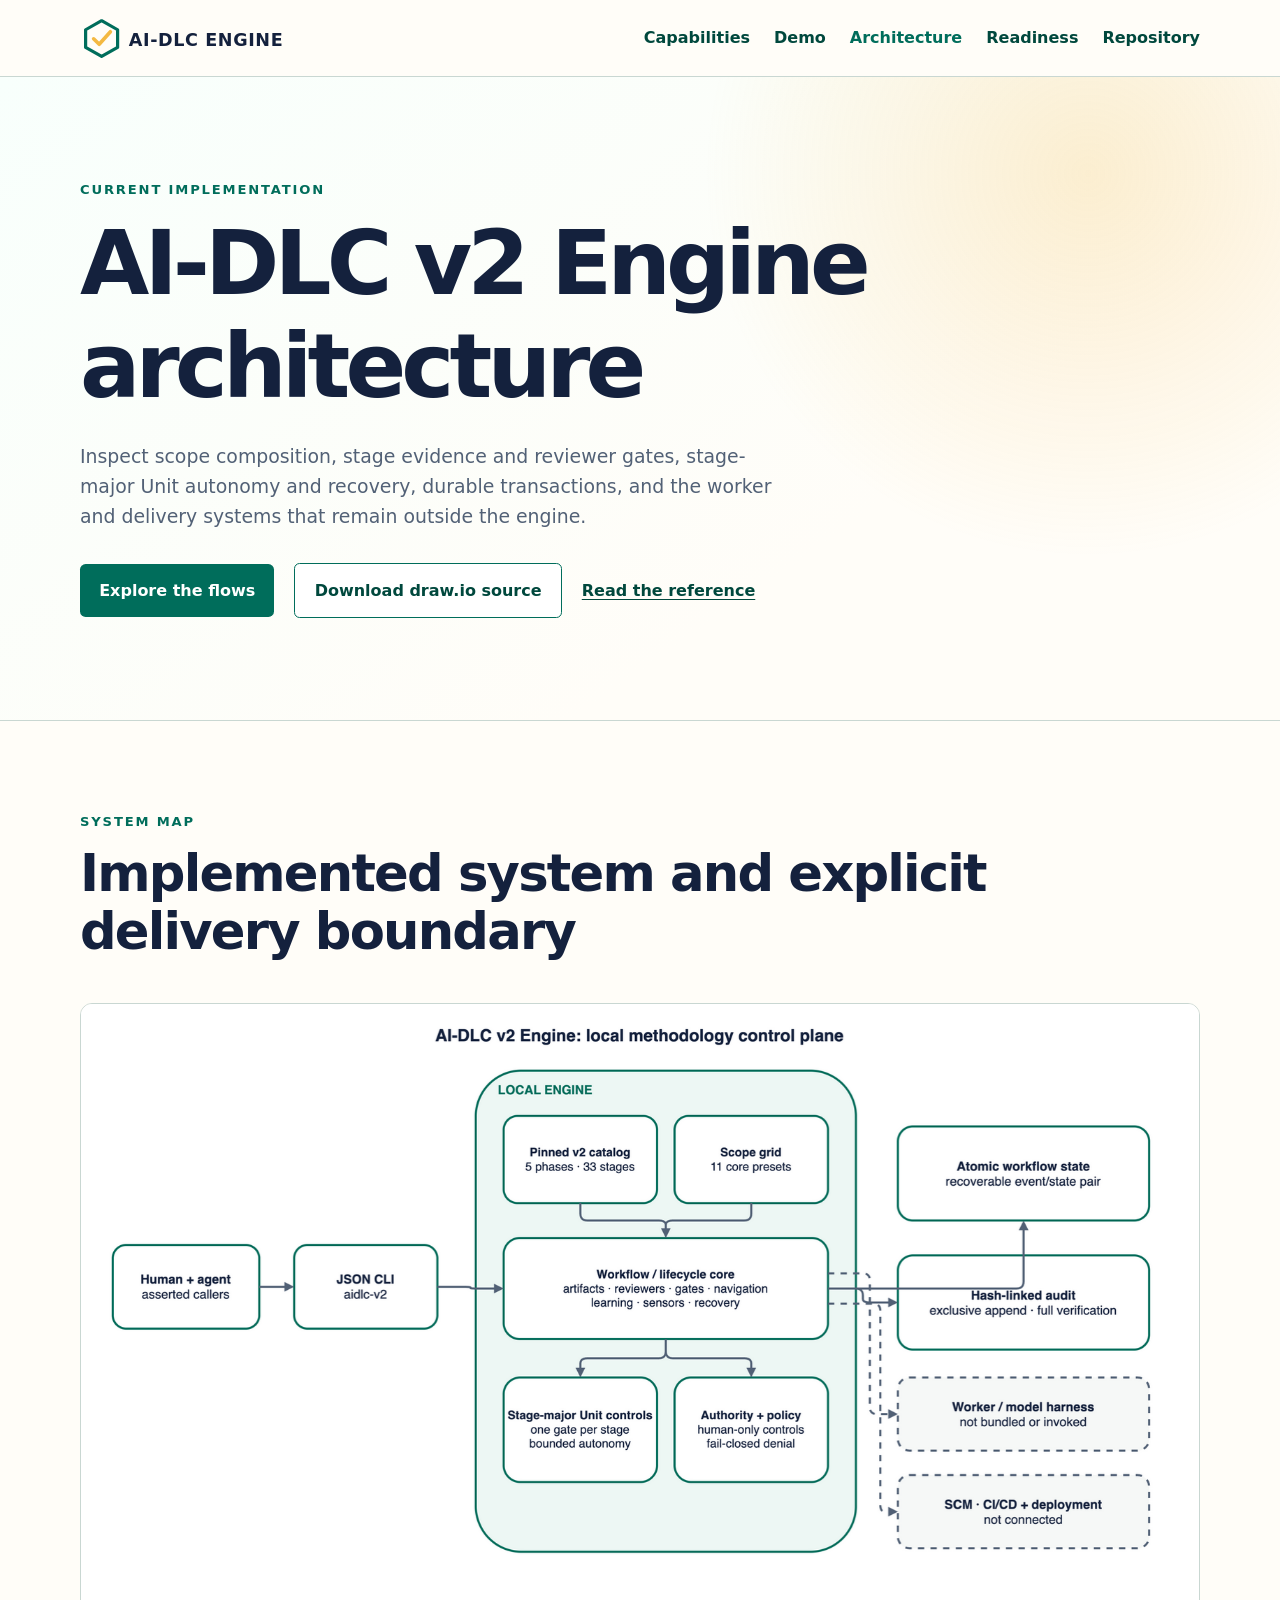
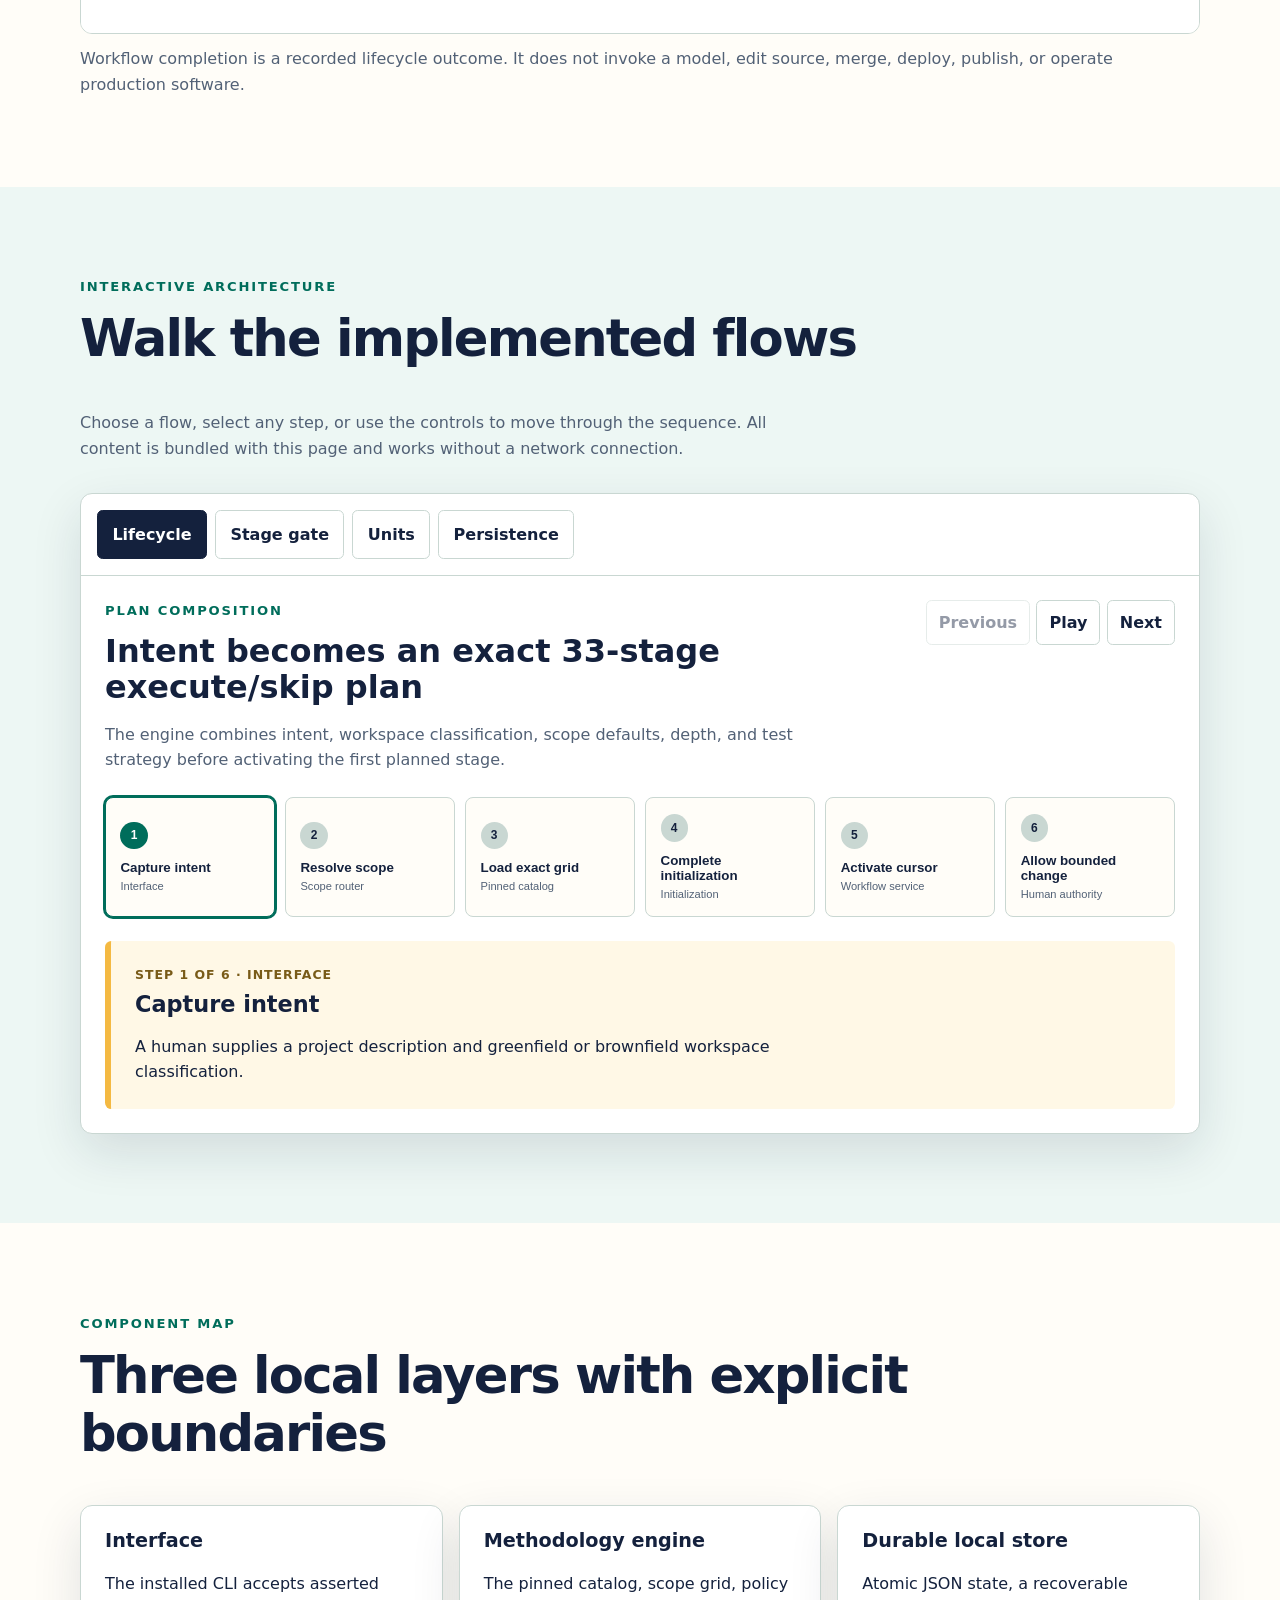
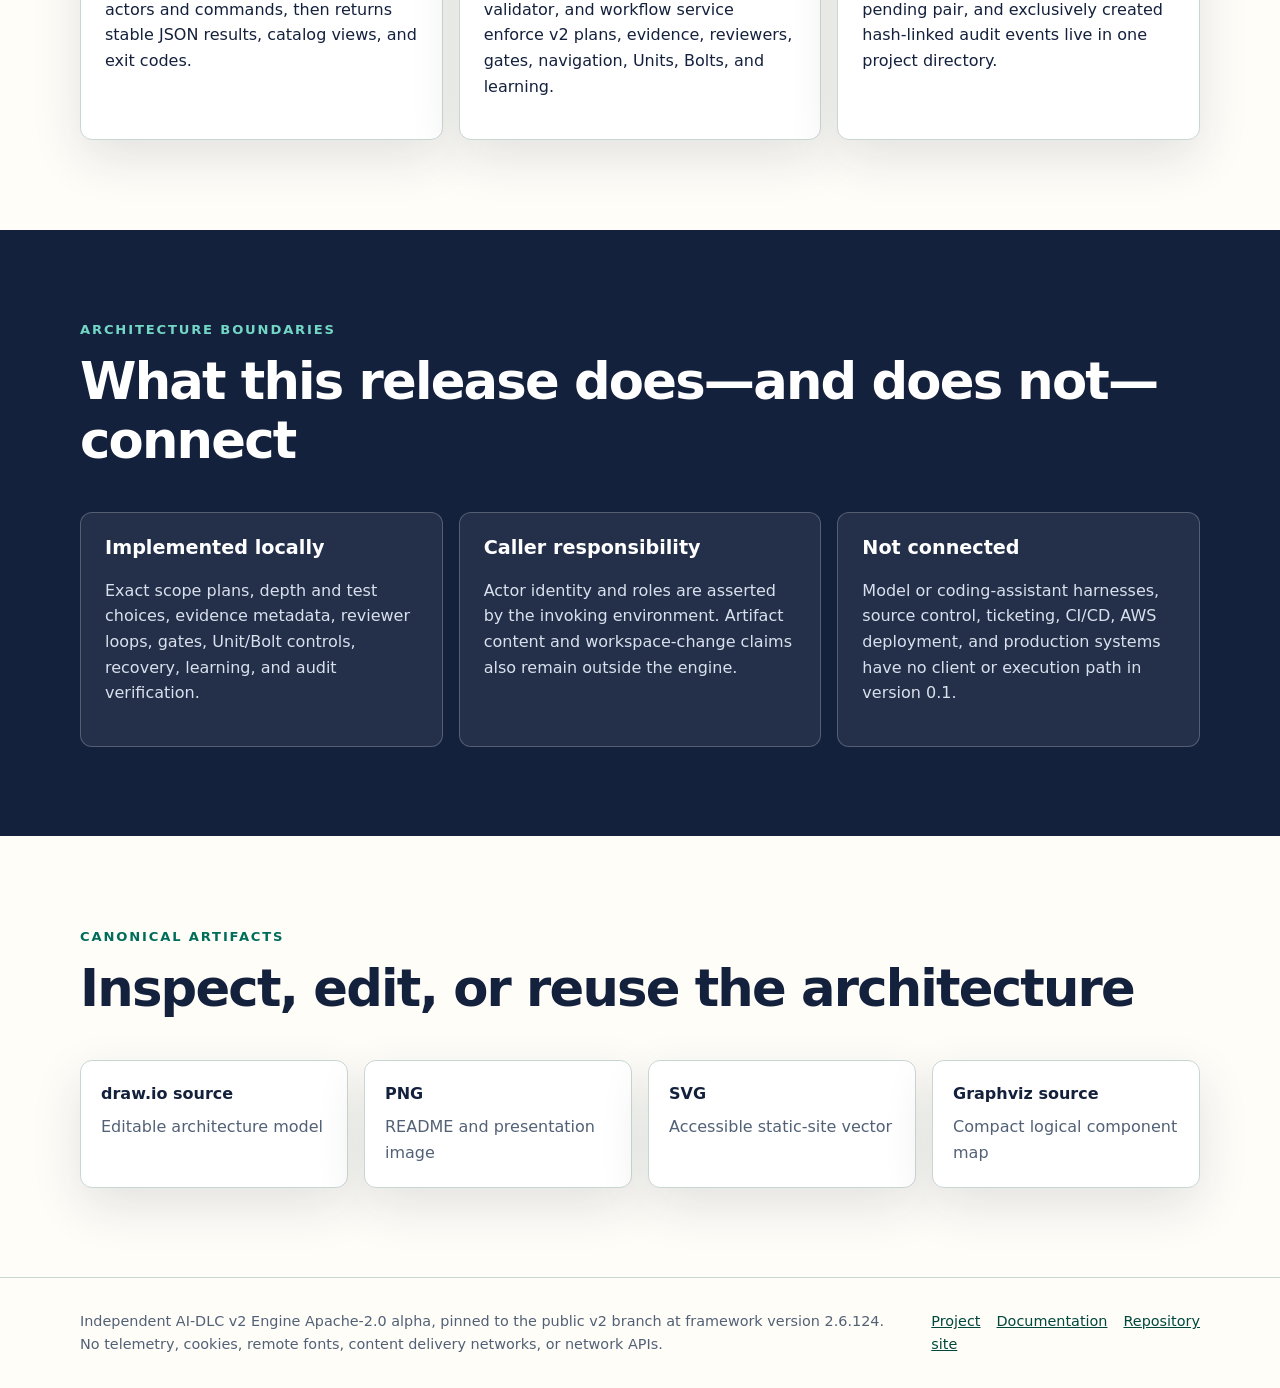
==== site/architecture.html @ 455b6066 "feat: automate AI-DLC v2 workflow engine" ====
<!doctype html>
<html lang="en">
  <head>
    <meta charset="utf-8">
    <meta name="viewport" content="width=device-width, initial-scale=1">
    <meta
      http-equiv="Content-Security-Policy"
      content="default-src 'self'; connect-src 'none'; img-src 'self'; object-src 'none'; base-uri 'none'; form-action 'none'"
    >
    <meta
      name="description"
      content="Explore AI-DLC v2 scope composition, stage governance, Unit/Bolt execution, persistence, and external-system boundaries."
    >
    <meta property="og:type" content="website">
    <meta property="og:title" content="AI-DLC v2 Engine architecture explorer">
    <meta
      property="og:description"
      content="An interactive, offline view of the independent 33-stage local control plane and the worker and delivery systems it does not control."
    >
    <meta
      property="og:url"
      content="https://hk-775.github.io/aidlc-v2-engine/architecture.html"
    >
    <meta
      property="og:image"
      content="https://hk-775.github.io/aidlc-v2-engine/assets/architecture.png"
    >
    <meta name="twitter:card" content="summary_large_image">
    <title>AI-DLC v2 Engine | Architecture explorer</title>
    <link
      rel="canonical"
      href="https://hk-775.github.io/aidlc-v2-engine/architecture.html"
    >
    <link rel="icon" href="assets/aidlc-v2-engine-icon.svg" type="image/svg+xml">
    <link rel="stylesheet" href="styles.css">
    <script src="architecture.js" defer></script>
  </head>
  <body>
    <a class="skip-link" href="#main">Skip to main content</a>
    <header class="site-header">
      <div class="shell header-layout">
        <a class="brand" href="index.html" aria-label="AI-DLC v2 Engine home">
          <img src="assets/aidlc-v2-engine-logo.svg" alt="AI-DLC v2 Engine">
        </a>
        <nav aria-label="Primary navigation">
          <ul>
            <li><a href="index.html#capabilities">Capabilities</a></li>
            <li><a href="index.html#demo">Demo</a></li>
            <li><a href="architecture.html" aria-current="page">Architecture</a></li>
            <li><a href="index.html#limits">Readiness</a></li>
            <li><a href="https://github.com/hk-775/aidlc-v2-engine">Repository</a></li>
          </ul>
        </nav>
      </div>
    </header>

    <main id="main">
      <section class="architecture-hero">
        <div class="shell">
          <p class="eyebrow">Current implementation</p>
          <h1>AI-DLC v2 Engine architecture</h1>
          <p class="lede">
            Inspect scope composition, stage evidence and reviewer gates,
            stage-major Unit autonomy and recovery, durable transactions, and the
            worker and delivery systems that remain outside the engine.
          </p>
          <div class="hero-actions">
            <a class="button" href="#interactive">Explore the flows</a>
            <a
              class="button secondary"
              href="assets/architecture.drawio"
              download
            >
              Download draw.io source
            </a>
            <a
              class="text-link"
              href="https://github.com/hk-775/aidlc-v2-engine/blob/main/docs/ARCHITECTURE.md"
            >
              Read the reference
            </a>
          </div>
        </div>
      </section>

      <section class="section shell" aria-labelledby="system-map-heading">
        <p class="eyebrow">System map</p>
        <h2 id="system-map-heading">Implemented system and explicit delivery boundary</h2>
        <figure>
          <img
            class="architecture"
            src="assets/architecture.png"
            width="1600"
            height="900"
            alt="AI-DLC v2 Engine architecture showing callers, pinned catalog and scope grid, governance service, Unit and Bolt controls, local state and audit storage, and unconnected worker and delivery systems"
          >
          <figcaption>
            Workflow completion is a recorded lifecycle outcome. It does not
            invoke a model, edit source, merge, deploy, publish, or operate
            production software.
          </figcaption>
        </figure>
      </section>

      <section id="interactive" class="section section-tint">
        <div class="shell">
          <p class="eyebrow">Interactive architecture</p>
          <h2>Walk the implemented flows</h2>
          <p class="section-copy">
            Choose a flow, select any step, or use the controls to move through
            the sequence. All content is bundled with this page and works
            without a network connection.
          </p>

          <div class="architecture-workbench">
            <div
              class="scenario-tabs"
              role="tablist"
              aria-label="Architecture flow"
            >
              <button
                class="scenario-button active"
                type="button"
                role="tab"
                aria-selected="true"
                data-scenario="lifecycle"
              >
                Lifecycle
              </button>
              <button
                class="scenario-button"
                type="button"
                role="tab"
                aria-selected="false"
                data-scenario="governance"
              >
                Stage gate
              </button>
              <button
                class="scenario-button"
                type="button"
                role="tab"
                aria-selected="false"
                data-scenario="construction"
              >
                Units
              </button>
              <button
                class="scenario-button"
                type="button"
                role="tab"
                aria-selected="false"
                data-scenario="persistence"
              >
                Persistence
              </button>
            </div>

            <div class="workbench-heading">
              <div>
                <p id="scenario-eyebrow" class="eyebrow"></p>
                <h3 id="scenario-title"></h3>
                <p id="scenario-summary" class="workbench-summary"></p>
              </div>
              <div class="flow-controls" aria-label="Flow controls">
                <button id="previous-step" type="button">Previous</button>
                <button id="play-flow" type="button" aria-pressed="false">Play</button>
                <button id="next-step" type="button">Next</button>
              </div>
            </div>

            <ol
              id="architecture-steps"
              class="architecture-steps"
              aria-label="Flow steps"
            ></ol>

            <article class="step-detail" aria-live="polite">
              <p id="step-position" class="step-position"></p>
              <h3 id="step-title"></h3>
              <p id="step-copy"></p>
            </article>
          </div>
        </div>
      </section>

      <section class="section shell" aria-labelledby="components-heading">
        <p class="eyebrow">Component map</p>
        <h2 id="components-heading">Three local layers with explicit boundaries</h2>
        <div class="component-grid">
          <article>
            <h3>Interface</h3>
            <p>
              The installed CLI accepts asserted actors and commands, then
              returns stable JSON results, catalog views, and exit codes.
            </p>
          </article>
          <article>
            <h3>Methodology engine</h3>
            <p>
              The pinned catalog, scope grid, policy validator, and workflow
              service enforce v2 plans, evidence, reviewers, gates, navigation,
              Units, Bolts, and learning.
            </p>
          </article>
          <article>
            <h3>Durable local store</h3>
            <p>
              Atomic JSON state, a recoverable pending pair, and exclusively
              created hash-linked audit events live in one project directory.
            </p>
          </article>
        </div>
      </section>

      <section class="section section-dark" aria-labelledby="boundaries-heading">
        <div class="shell">
          <p class="eyebrow">Architecture boundaries</p>
          <h2 id="boundaries-heading">What this release does—and does not—connect</h2>
          <div class="boundary-grid">
            <article>
              <h3>Implemented locally</h3>
              <p>
                Exact scope plans, depth and test choices, evidence metadata,
                reviewer loops, gates, Unit/Bolt controls, recovery, learning,
                and audit verification.
              </p>
            </article>
            <article>
              <h3>Caller responsibility</h3>
              <p>
                Actor identity and roles are asserted by the invoking
                environment. Artifact content and workspace-change claims also
                remain outside the engine.
              </p>
            </article>
            <article>
              <h3>Not connected</h3>
              <p>
                Model or coding-assistant harnesses, source control, ticketing,
                CI/CD, AWS deployment, and production systems have no client or
                execution path in version 0.1.
              </p>
            </article>
          </div>
        </div>
      </section>

      <section class="section shell" aria-labelledby="downloads-heading">
        <p class="eyebrow">Canonical artifacts</p>
        <h2 id="downloads-heading">Inspect, edit, or reuse the architecture</h2>
        <div class="download-grid">
          <a href="assets/architecture.drawio" download>
            <strong>draw.io source</strong>
            <span>Editable architecture model</span>
          </a>
          <a href="assets/architecture.png" download>
            <strong>PNG</strong>
            <span>README and presentation image</span>
          </a>
          <a href="assets/architecture.svg" download>
            <strong>SVG</strong>
            <span>Accessible static-site vector</span>
          </a>
          <a href="assets/architecture.dot" download>
            <strong>Graphviz source</strong>
            <span>Compact logical component map</span>
          </a>
        </div>
      </section>
    </main>

    <footer>
      <div class="shell footer-layout">
        <p>
          Independent AI-DLC v2 Engine Apache-2.0 alpha, pinned to the public
          v2 branch at framework version 2.6.124. No telemetry, cookies, remote fonts,
          content delivery networks, or network APIs.
        </p>
        <ul class="footer-links">
          <li><a href="index.html">Project site</a></li>
          <li>
            <a href="https://github.com/hk-775/aidlc-v2-engine/tree/main/docs">
              Documentation
            </a>
          </li>
          <li><a href="https://github.com/hk-775/aidlc-v2-engine">Repository</a></li>
        </ul>
      </div>
    </footer>
  </body>
</html>
---- site/styles.css ----
:root {
  color-scheme: light;
  --ink: #14213d;
  --muted: #526176;
  --paper: #fffdf8;
  --tint: #edf7f4;
  --line: #c9d7d2;
  --accent: #006d5b;
  --accent-dark: #00483d;
  --warm: #f4b942;
  --white: #ffffff;
  --shadow: 0 18px 50px rgb(20 33 61 / 12%);
  font-family:
    Inter, ui-sans-serif, system-ui, -apple-system, BlinkMacSystemFont, "Segoe UI",
    sans-serif;
}

* {
  box-sizing: border-box;
}

html {
  scroll-behavior: smooth;
}

body {
  margin: 0;
  background: var(--paper);
  color: var(--ink);
  line-height: 1.6;
}

a {
  color: var(--accent-dark);
}

a:focus-visible,
button:focus-visible {
  outline: 3px solid var(--warm);
  outline-offset: 4px;
}

.skip-link {
  position: fixed;
  top: 0.75rem;
  left: 0.75rem;
  z-index: 10;
  padding: 0.75rem 1rem;
  transform: translateY(-160%);
  background: var(--white);
  color: var(--ink);
  border: 2px solid var(--ink);
}

.skip-link:focus {
  transform: translateY(0);
}

.shell {
  width: min(1120px, calc(100% - 2rem));
  margin-inline: auto;
}

.narrow {
  max-width: 760px;
}

.site-header {
  border-bottom: 1px solid var(--line);
  background: rgb(255 253 248 / 94%);
}

.header-layout {
  min-height: 4.75rem;
  display: flex;
  align-items: center;
  justify-content: space-between;
  gap: 2rem;
}

.brand img {
  display: block;
  width: 240px;
  height: auto;
}

nav ul {
  display: flex;
  gap: 1.5rem;
  padding: 0;
  margin: 0;
  list-style: none;
}

nav a {
  font-weight: 700;
  text-decoration: none;
}

nav a:hover,
nav a[aria-current="page"] {
  color: var(--accent);
}

.hero {
  padding: clamp(4rem, 8vw, 8rem) 0;
  background:
    radial-gradient(circle at 80% 20%, rgb(244 185 66 / 25%), transparent 26rem),
    linear-gradient(145deg, #f8fffc 0%, var(--paper) 62%);
}

.hero-grid {
  display: grid;
  grid-template-columns: minmax(0, 1.45fr) minmax(18rem, 0.75fr);
  gap: clamp(2rem, 6vw, 6rem);
  align-items: center;
}

.eyebrow {
  margin: 0 0 0.75rem;
  color: var(--accent);
  font-size: 0.82rem;
  font-weight: 800;
  letter-spacing: 0.14em;
  text-transform: uppercase;
}

h1,
h2,
h3 {
  line-height: 1.14;
}

h1 {
  max-width: 14ch;
  margin: 0;
  font-size: clamp(2.8rem, 7vw, 5.8rem);
  letter-spacing: -0.055em;
}

h2 {
  margin-top: 0;
  font-size: clamp(2rem, 4vw, 3.35rem);
  letter-spacing: -0.035em;
}

h3 {
  font-size: 1.2rem;
}

.lede {
  max-width: 58ch;
  margin: 1.5rem 0 2rem;
  color: var(--muted);
  font-size: 1.18rem;
}

.button {
  display: inline-block;
  padding: 0.85rem 1.2rem;
  border-radius: 0.35rem;
  background: var(--accent);
  color: var(--white);
  font-weight: 800;
  text-decoration: none;
}

.button:hover {
  background: var(--accent-dark);
}

.button.secondary {
  border: 1px solid var(--accent);
  background: var(--white);
  color: var(--accent-dark);
}

.button.secondary:hover {
  background: var(--tint);
}

.hero-actions {
  display: flex;
  align-items: center;
  gap: 1.25rem;
  flex-wrap: wrap;
}

.text-link {
  font-weight: 800;
  text-underline-offset: 0.2em;
}

.principle-card,
.status-panel,
.cards article {
  border: 1px solid var(--line);
  border-radius: 0.75rem;
  background: var(--white);
  box-shadow: var(--shadow);
}

.principle-card {
  padding: 2rem;
  border-top: 0.45rem solid var(--warm);
}

.section {
  padding: clamp(4rem, 7vw, 6.5rem) 0;
}

.section-tint {
  background: var(--tint);
}

.section-dark {
  background: var(--ink);
  color: var(--white);
}

.section-dark .eyebrow {
  color: #72d7c5;
}

.cards {
  display: grid;
  grid-template-columns: repeat(3, 1fr);
  gap: 1.25rem;
  margin-top: 2rem;
}

.cards article {
  padding: 1.5rem;
}

.cards h3 {
  margin-top: 0;
}

.demo-grid {
  display: grid;
  grid-template-columns: 1.4fr 0.8fr;
  gap: 1.5rem;
  margin-top: 2rem;
}

.status-panel {
  padding: 1.5rem;
}

.status-panel h3 {
  margin-top: 0;
}

.stage-summary {
  color: var(--muted);
}

.stage-list {
  display: grid;
  grid-template-columns: repeat(3, 1fr);
  gap: 0.75rem;
  padding: 0;
  list-style-position: inside;
}

.stage-list li {
  padding: 0.8rem;
  border: 1px solid var(--line);
  border-radius: 0.4rem;
  background: var(--paper);
  font-weight: 700;
}

.stage-list .complete {
  border-color: var(--accent);
  background: #e4f6f1;
}

.metric-list {
  display: grid;
  grid-template-columns: 1fr auto;
  gap: 0.65rem 1rem;
  margin: 0;
}

.metric-list div {
  display: contents;
}

.metric-list dt {
  color: var(--muted);
}

.metric-list dd {
  margin: 0;
  font-weight: 800;
}

figure {
  margin: 2rem 0 0;
}

.architecture {
  display: block;
  width: 100%;
  height: auto;
  border: 1px solid var(--line);
  border-radius: 0.75rem;
  background: var(--white);
}

figcaption {
  margin-top: 0.75rem;
  color: var(--muted);
}

.section-copy {
  max-width: 70ch;
  color: var(--muted);
}

.architecture-hero {
  padding: clamp(4rem, 8vw, 7rem) 0;
  border-bottom: 1px solid var(--line);
  background:
    radial-gradient(circle at 85% 15%, rgb(244 185 66 / 22%), transparent 24rem),
    linear-gradient(145deg, #f8fffc 0%, var(--paper) 68%);
}

.architecture-hero h1 {
  max-width: 16ch;
}

.architecture-workbench {
  margin-top: 2rem;
  overflow: hidden;
  border: 1px solid var(--line);
  border-radius: 0.75rem;
  background: var(--white);
  box-shadow: var(--shadow);
}

.scenario-tabs {
  display: flex;
  gap: 0.5rem;
  overflow-x: auto;
  padding: 1rem;
  border-bottom: 1px solid var(--line);
}

.scenario-button,
.flow-controls button {
  border: 1px solid var(--line);
  border-radius: 0.35rem;
  background: var(--white);
  color: var(--ink);
  font: inherit;
  font-weight: 800;
  cursor: pointer;
}

.scenario-button {
  padding: 0.65rem 0.9rem;
}

.scenario-button.active {
  border-color: var(--ink);
  background: var(--ink);
  color: var(--white);
}

.workbench-heading {
  display: flex;
  align-items: flex-start;
  justify-content: space-between;
  gap: 1.5rem;
  padding: 1.5rem;
}

.workbench-heading h3 {
  margin: 0;
  font-size: clamp(1.4rem, 3vw, 2rem);
}

.workbench-summary {
  max-width: 68ch;
  margin-bottom: 0;
  color: var(--muted);
}

.flow-controls {
  display: flex;
  flex: 0 0 auto;
  gap: 0.4rem;
}

.flow-controls button {
  min-height: 2.5rem;
  padding: 0.55rem 0.75rem;
}

.flow-controls button:hover:not(:disabled) {
  border-color: var(--accent);
  color: var(--accent-dark);
}

.flow-controls button:disabled {
  cursor: default;
  opacity: 0.45;
}

.architecture-steps {
  display: grid;
  grid-template-columns: repeat(auto-fit, minmax(9rem, 1fr));
  gap: 0.65rem;
  padding: 0 1.5rem;
  margin: 0;
  list-style: none;
}

.architecture-step {
  width: 100%;
  min-height: 7.5rem;
  padding: 0.9rem;
  border: 1px solid var(--line);
  border-radius: 0.5rem;
  background: var(--paper);
  color: var(--muted);
  text-align: left;
  cursor: pointer;
}

.architecture-step span,
.architecture-step strong,
.architecture-step small {
  display: block;
}

.architecture-step span {
  width: 1.7rem;
  height: 1.7rem;
  display: grid;
  place-items: center;
  border-radius: 50%;
  background: var(--line);
  color: var(--ink);
  font-size: 0.75rem;
  font-weight: 800;
}

.architecture-step strong {
  margin-top: 0.7rem;
  color: var(--ink);
}

.architecture-step small {
  margin-top: 0.3rem;
}

.architecture-step.complete {
  border-color: #72b8aa;
  background: #e4f6f1;
}

.architecture-step.active {
  border-color: var(--accent);
  box-shadow: 0 0 0 2px var(--accent);
}

.architecture-step.active span {
  background: var(--accent);
  color: var(--white);
}

.step-detail {
  min-height: 10rem;
  padding: 1.5rem;
  margin: 1.5rem;
  border-left: 0.4rem solid var(--warm);
  border-radius: 0.4rem;
  background: #fff8e6;
}

.step-detail h3 {
  margin: 0;
  font-size: 1.4rem;
}

.step-detail p:last-child {
  max-width: 72ch;
  margin-bottom: 0;
}

.step-position {
  margin: 0 0 0.45rem;
  color: #795b18;
  font-size: 0.78rem;
  font-weight: 800;
  letter-spacing: 0.08em;
  text-transform: uppercase;
}

.component-grid,
.boundary-grid,
.download-grid {
  display: grid;
  grid-template-columns: repeat(3, 1fr);
  gap: 1rem;
  margin-top: 2rem;
}

.component-grid article,
.boundary-grid article {
  padding: 1.5rem;
  border: 1px solid var(--line);
  border-radius: 0.75rem;
}

.component-grid article {
  background: var(--white);
  box-shadow: var(--shadow);
}

.component-grid h3,
.boundary-grid h3 {
  margin-top: 0;
}

.boundary-grid article {
  border-color: rgb(255 255 255 / 22%);
  background: rgb(255 255 255 / 7%);
}

.boundary-grid p {
  color: #d9e0ed;
}

.download-grid {
  grid-template-columns: repeat(4, 1fr);
}

.download-grid a {
  min-height: 8rem;
  padding: 1.25rem;
  border: 1px solid var(--line);
  border-radius: 0.75rem;
  background: var(--white);
  color: var(--ink);
  text-decoration: none;
  box-shadow: var(--shadow);
}

.download-grid a:hover {
  border-color: var(--accent);
}

.download-grid strong,
.download-grid span {
  display: block;
}

.download-grid span {
  margin-top: 0.5rem;
  color: var(--muted);
}

footer {
  padding: 2rem 0;
  border-top: 1px solid var(--line);
  color: var(--muted);
  font-size: 0.9rem;
}

.footer-layout {
  display: flex;
  align-items: center;
  justify-content: space-between;
  gap: 1rem 2rem;
}

.footer-layout p {
  margin: 0;
}

.footer-links {
  display: flex;
  gap: 1rem;
  padding: 0;
  margin: 0;
  list-style: none;
}

@media (max-width: 760px) {
  .header-layout,
  .footer-layout,
  nav ul {
    align-items: flex-start;
  }

  .header-layout {
    padding: 1rem 0;
  }

  .brand img {
    width: min(220px, 60vw);
  }

  .footer-layout {
    flex-direction: column;
  }

  nav ul {
    gap: 0.5rem;
    flex-direction: column;
  }

  .hero-grid,
  .cards,
  .demo-grid,
  .component-grid,
  .boundary-grid,
  .download-grid {
    grid-template-columns: 1fr;
  }

  .workbench-heading {
    flex-direction: column;
  }

  .flow-controls {
    width: 100%;
  }

  .flow-controls button {
    flex: 1;
  }

  .stage-list {
    grid-template-columns: repeat(2, 1fr);
  }
}

@media (prefers-reduced-motion: reduce) {
  html {
    scroll-behavior: auto;
  }
}
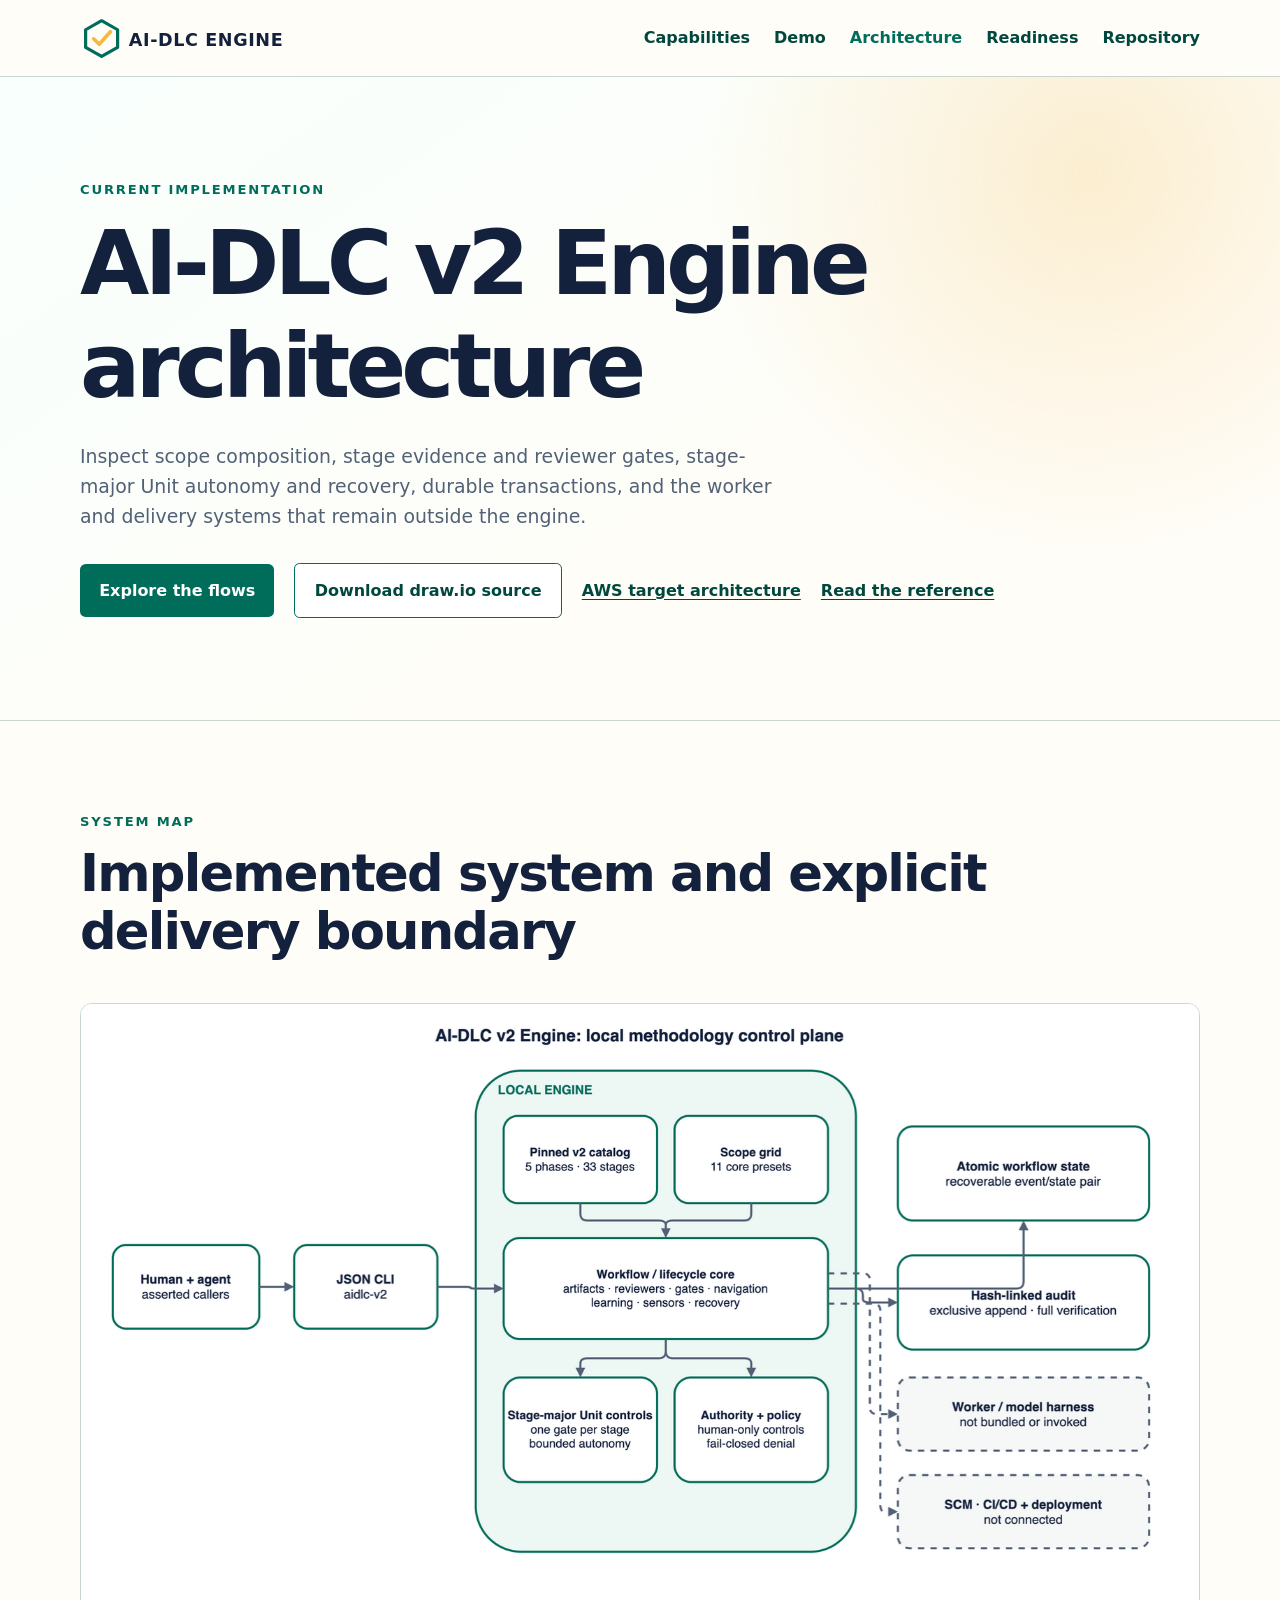
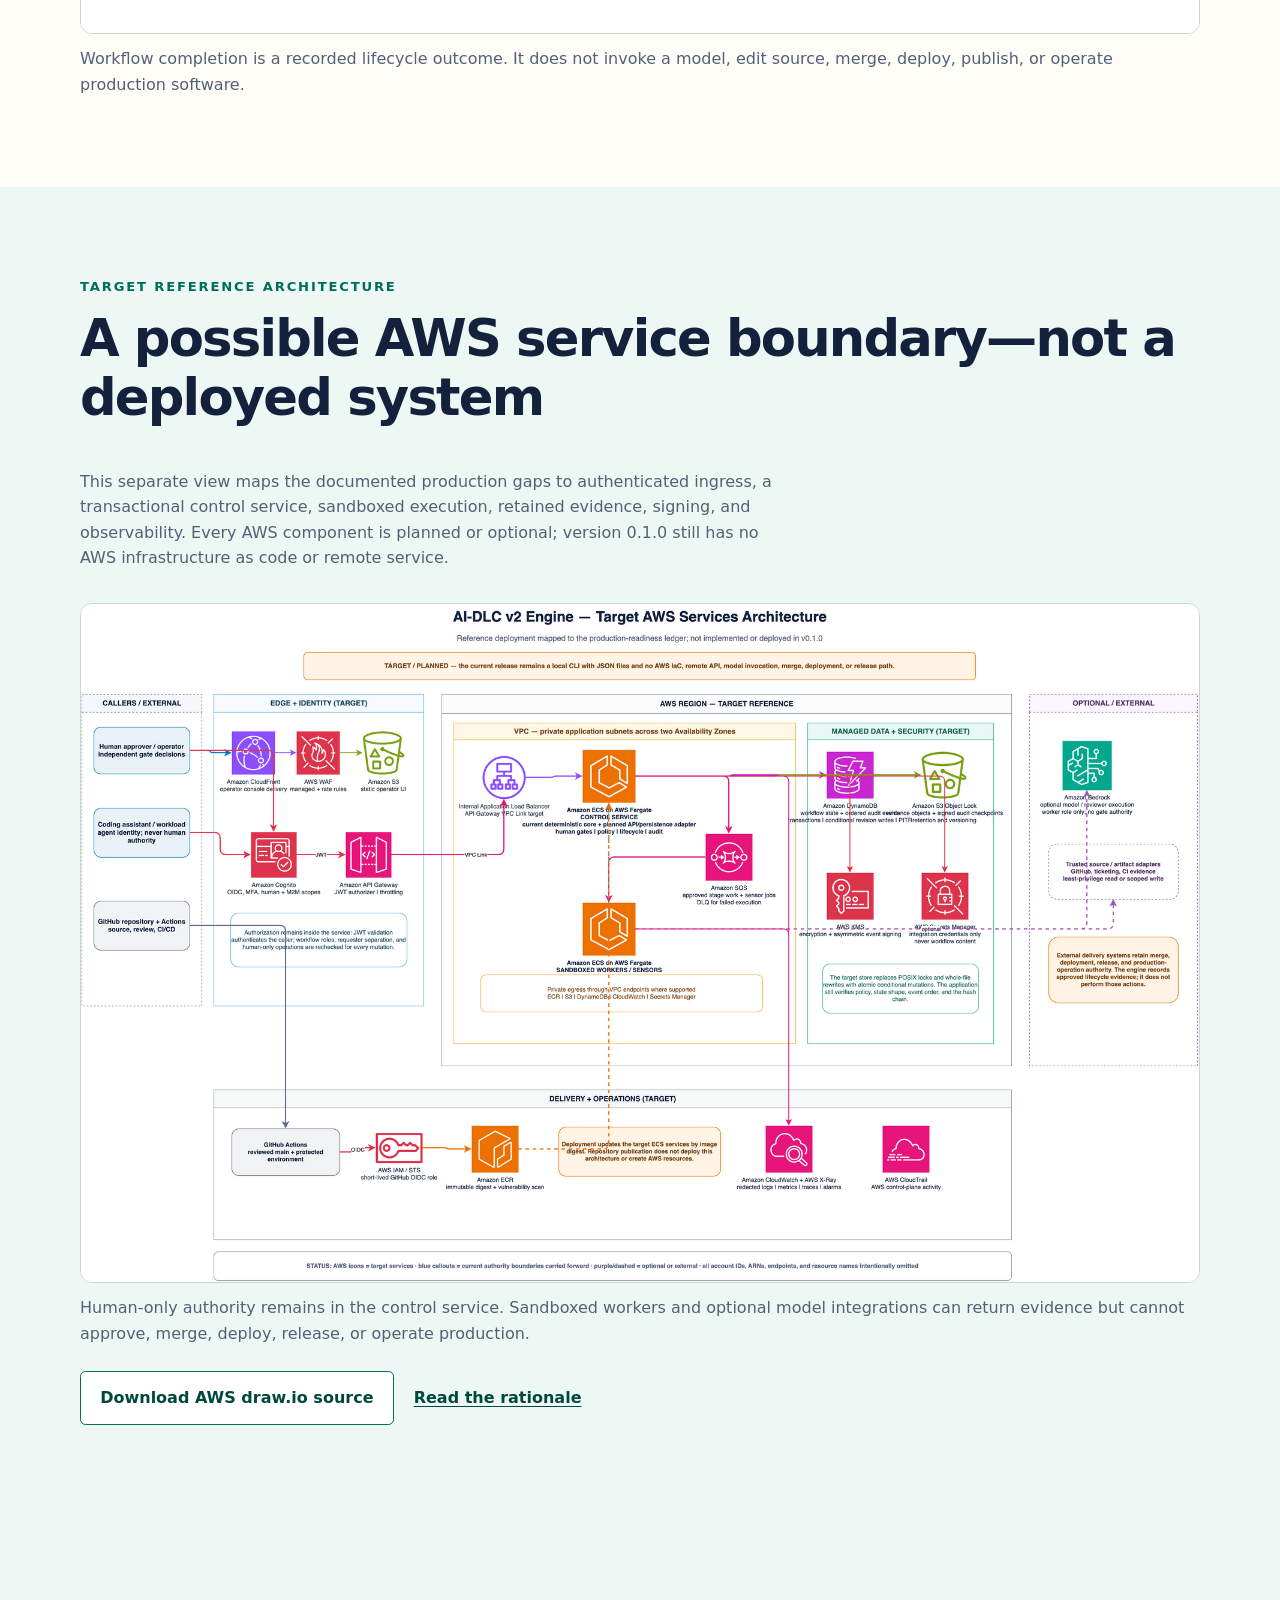
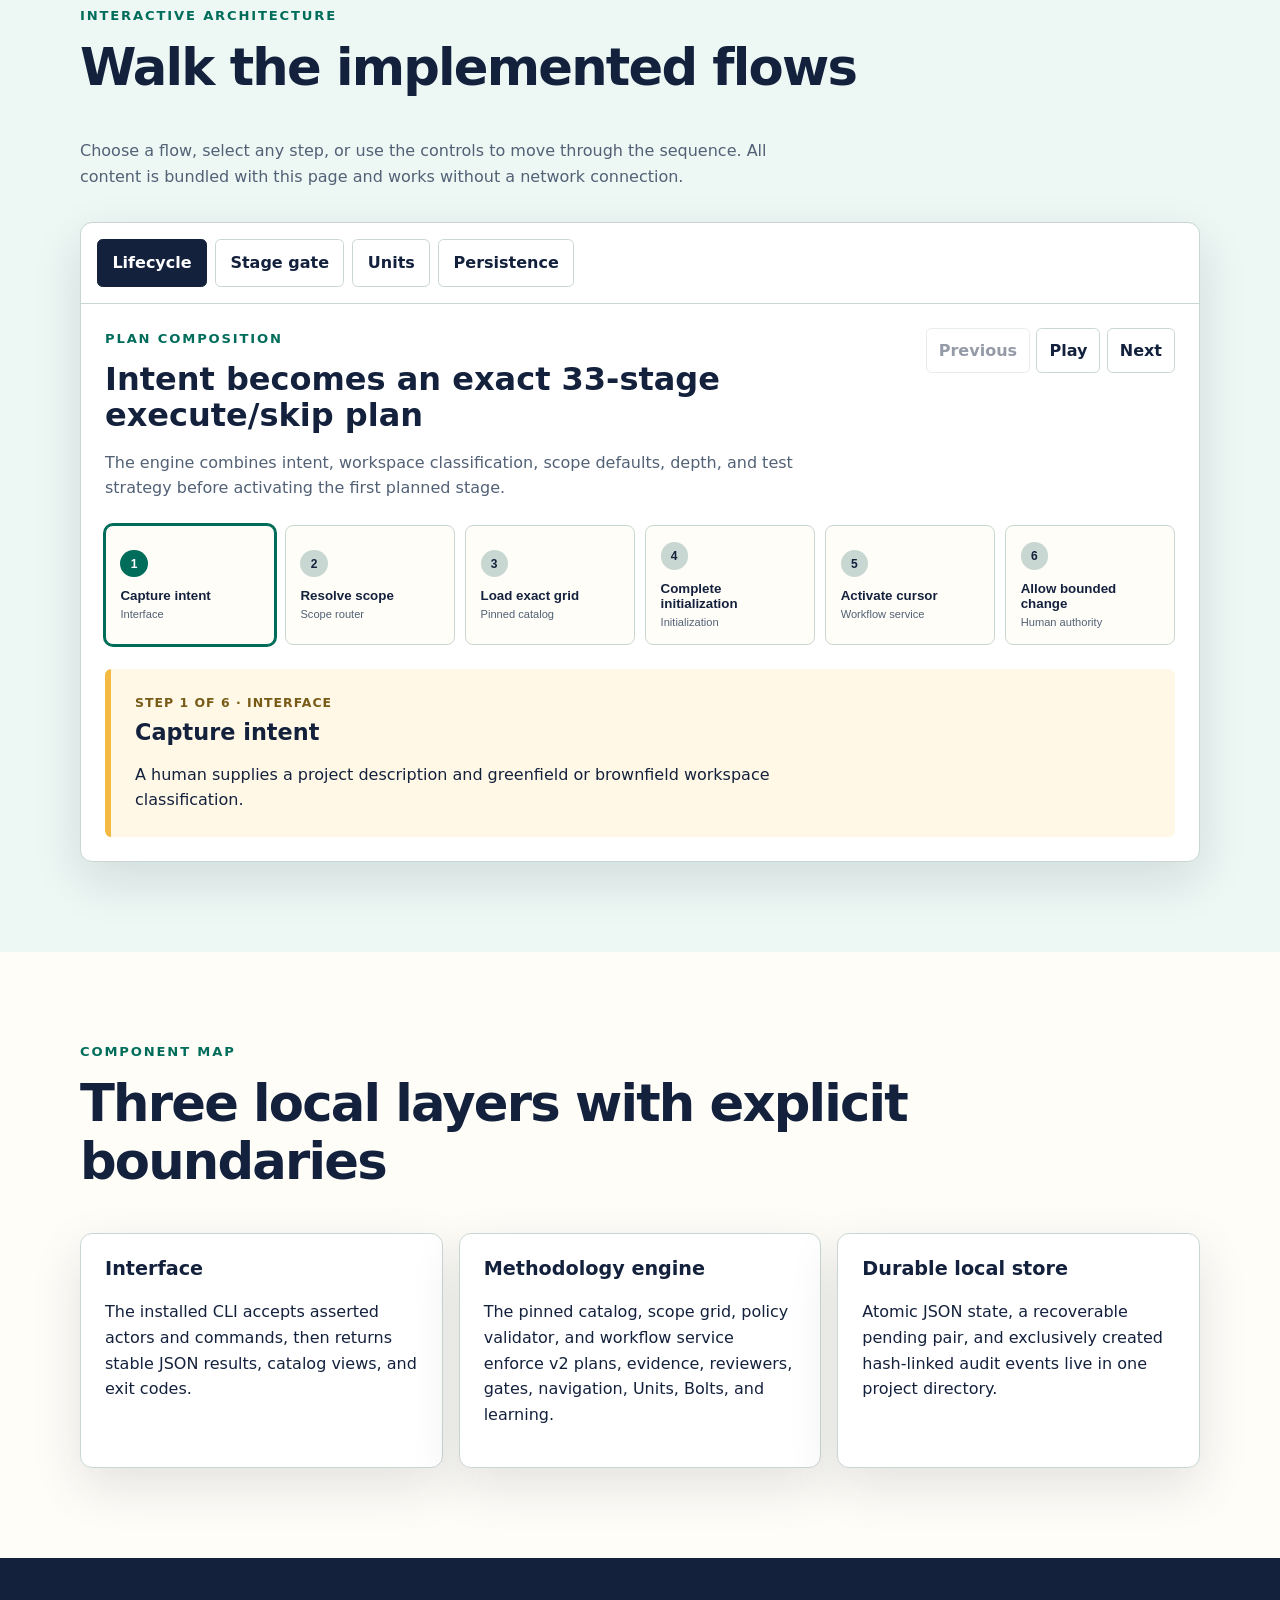
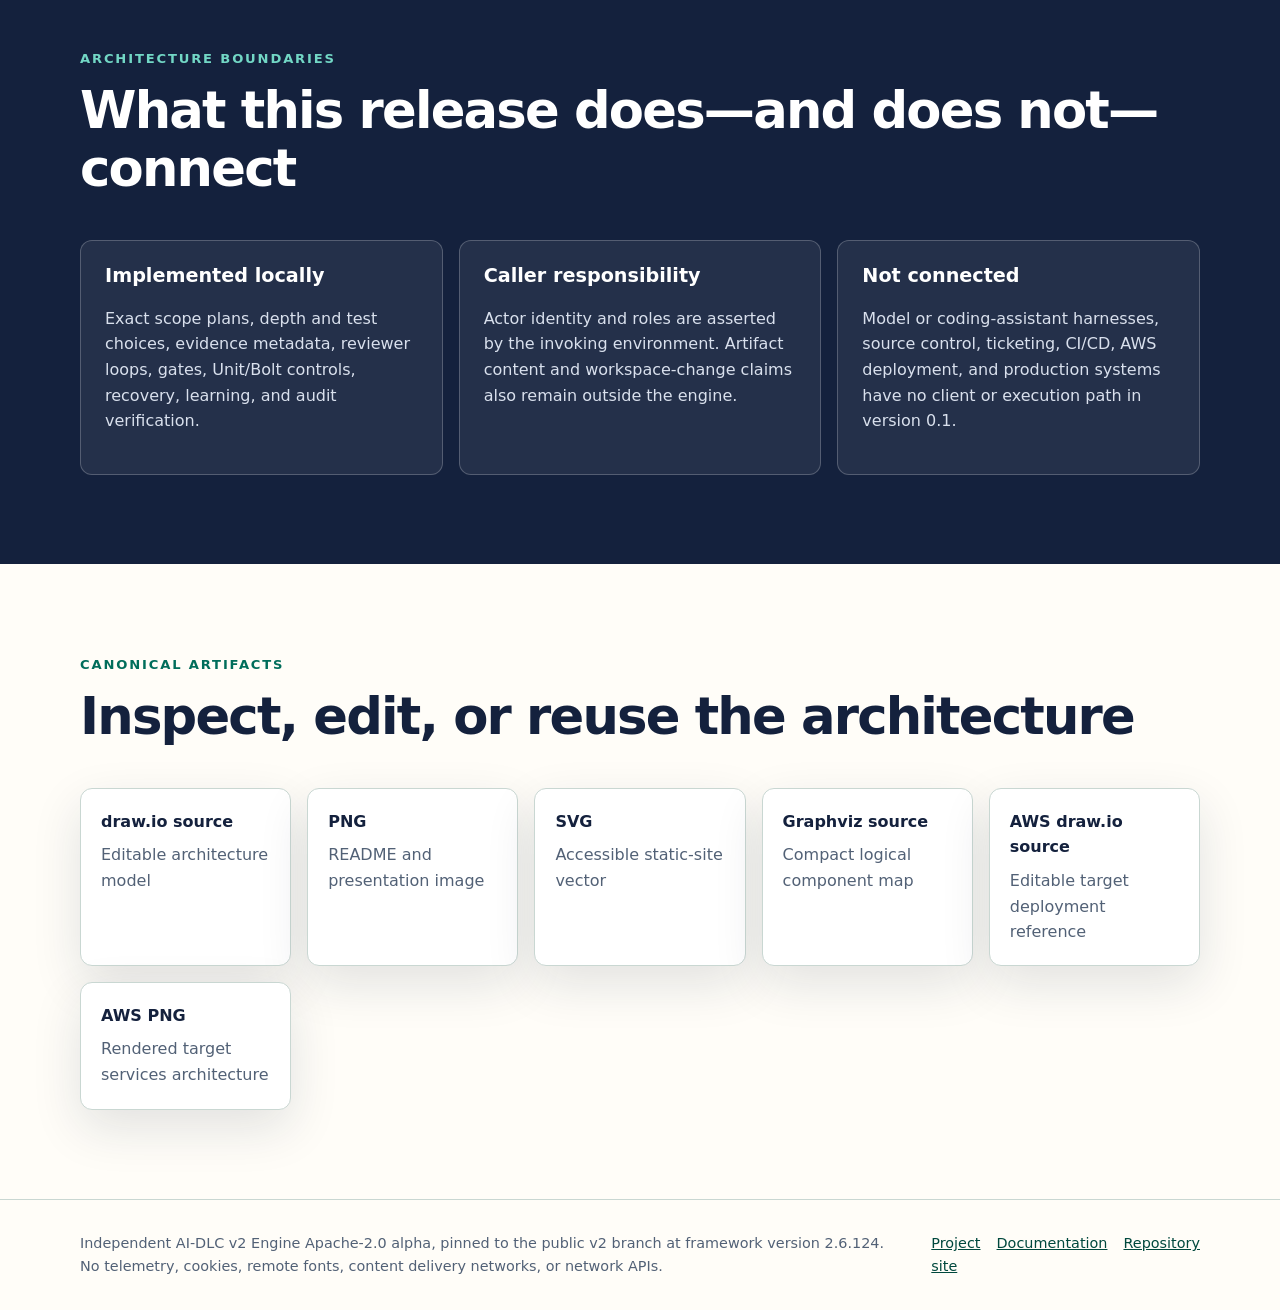
==== commit 8884227b: "docs: add target AWS services architecture" ====
--- a/site/architecture.html
+++ b/site/architecture.html
@@ -73,6 +73,7 @@
             >
               Download draw.io source
             </a>
+            <a class="text-link" href="#aws-target">AWS target architecture</a>
             <a
               class="text-link"
               href="https://github.com/hk-775/aidlc-v2-engine/blob/main/docs/ARCHITECTURE.md"
@@ -100,6 +101,49 @@
             production software.
           </figcaption>
         </figure>
+      </section>
+
+      <section id="aws-target" class="section section-tint" aria-labelledby="aws-target-heading">
+        <div class="shell">
+          <p class="eyebrow">Target reference architecture</p>
+          <h2 id="aws-target-heading">A possible AWS service boundary—not a deployed system</h2>
+          <p class="section-copy">
+            This separate view maps the documented production gaps to
+            authenticated ingress, a transactional control service, sandboxed
+            execution, retained evidence, signing, and observability. Every AWS
+            component is planned or optional; version 0.1.0 still has no AWS
+            infrastructure as code or remote service.
+          </p>
+          <figure>
+            <img
+              class="architecture"
+              src="assets/aws-services-architecture.png"
+              width="1864"
+              height="1131"
+              alt="Target AWS services reference architecture for AI-DLC v2 Engine showing Cognito and API Gateway, ECS Fargate control and worker services, SQS, DynamoDB, S3 Object Lock, KMS, Secrets Manager, observability, delivery, and optional Bedrock integration"
+            >
+            <figcaption>
+              Human-only authority remains in the control service. Sandboxed
+              workers and optional model integrations can return evidence but
+              cannot approve, merge, deploy, release, or operate production.
+            </figcaption>
+          </figure>
+          <div class="hero-actions architecture-actions">
+            <a
+              class="button secondary"
+              href="assets/aws-services-architecture.drawio"
+              download
+            >
+              Download AWS draw.io source
+            </a>
+            <a
+              class="text-link"
+              href="https://github.com/hk-775/aidlc-v2-engine/blob/main/docs/ARCHITECTURE.md#target-aws-services-reference-architecture"
+            >
+              Read the rationale
+            </a>
+          </div>
+        </div>
       </section>
 
       <section id="interactive" class="section section-tint">
@@ -266,6 +310,14 @@
             <strong>Graphviz source</strong>
             <span>Compact logical component map</span>
           </a>
+          <a href="assets/aws-services-architecture.drawio" download>
+            <strong>AWS draw.io source</strong>
+            <span>Editable target deployment reference</span>
+          </a>
+          <a href="assets/aws-services-architecture.png" download>
+            <strong>AWS PNG</strong>
+            <span>Rendered target services architecture</span>
+          </a>
         </div>
       </section>
     </main>
--- a/site/styles.css
+++ b/site/styles.css
@@ -301,6 +301,10 @@
   margin: 2rem 0 0;
 }
 
+.architecture-actions {
+  margin-top: 1.5rem;
+}
+
 .architecture {
   display: block;
   width: 100%;
@@ -537,7 +541,7 @@
 }
 
 .download-grid {
-  grid-template-columns: repeat(4, 1fr);
+  grid-template-columns: repeat(auto-fit, minmax(12rem, 1fr));
 }
 
 .download-grid a {
